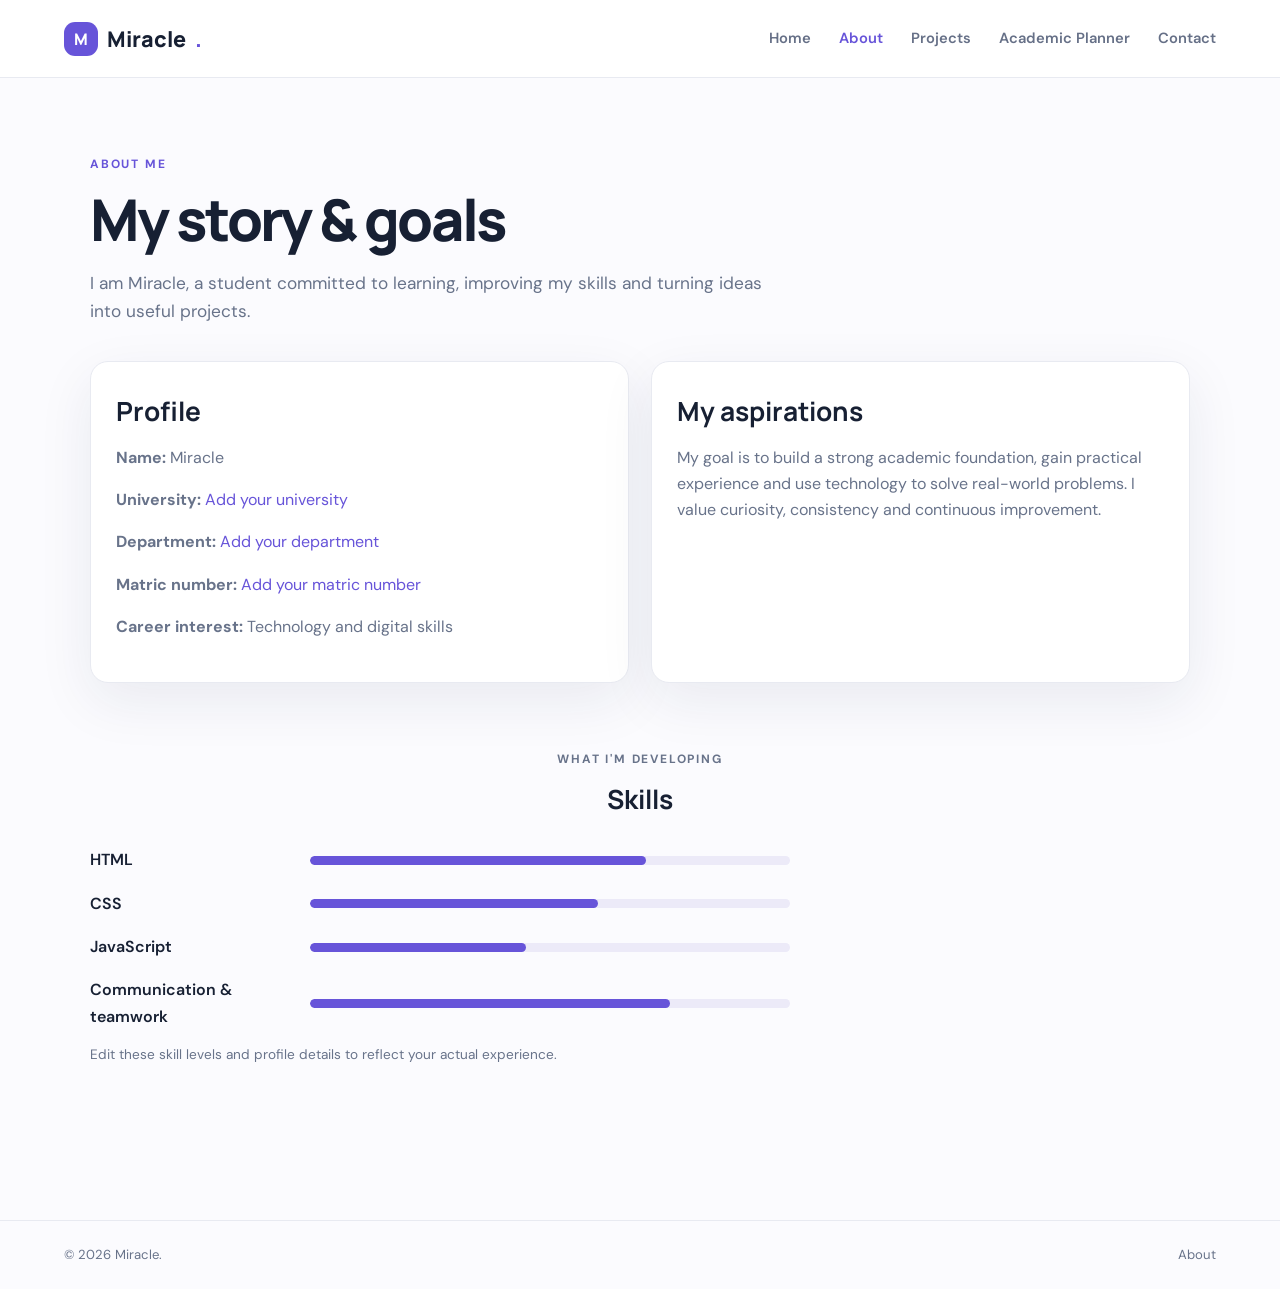
==== about.html @ aa35b3aa "Add files via upload" ====
<!DOCTYPE html><html lang="en"><head><meta charset="UTF-8"><meta name="viewport" content="width=device-width, initial-scale=1.0"><title>About | Miracle</title><link rel="stylesheet" href="style.css"></head><body>
<header class="site-header"><a class="brand" href="index.html"><span class="brand-mark">M</span> Miracle<span class="dot">.</span></a><button class="menu-toggle" aria-label="Toggle navigation" aria-expanded="false">☰</button><nav class="nav"><a href="index.html">Home</a><a class="active" href="about.html">About</a><a href="projects.html">Projects</a><a href="planner.html">Academic Planner</a><a href="contact.html">Contact</a></nav></header>
<main class="wrap page"><p class="eyebrow">ABOUT ME</p><h1>My story &amp; goals</h1><p class="lead narrow">I am Miracle, a student committed to learning, improving my skills and turning ideas into useful projects.</p>
<div class="about-grid"><section class="card"><h2>Profile</h2><p><strong>Name:</strong> Miracle</p><p><strong>University:</strong> <span class="editable">Add your university</span></p><p><strong>Department:</strong> <span class="editable">Add your department</span></p><p><strong>Matric number:</strong> <span class="editable">Add your matric number</span></p><p><strong>Career interest:</strong> Technology and digital skills</p></section>
<section class="card"><h2>My aspirations</h2><p>My goal is to build a strong academic foundation, gain practical experience and use technology to solve real-world problems. I value curiosity, consistency and continuous improvement.</p></section></div>
<section class="section"><div class="section-heading"><p class="eyebrow">WHAT I'M DEVELOPING</p><h2>Skills</h2></div><div class="skills"><div class="skill"><span>HTML</span><div class="track"><i style="width:70%"></i></div></div><div class="skill"><span>CSS</span><div class="track"><i style="width:60%"></i></div></div><div class="skill"><span>JavaScript</span><div class="track"><i style="width:45%"></i></div></div><div class="skill"><span>Communication &amp; teamwork</span><div class="track"><i style="width:75%"></i></div></div></div><p class="small muted">Edit these skill levels and profile details to reflect your actual experience.</p></section>
</main><footer class="footer"><span>© <span id="year"></span> Miracle.</span><span>About</span></footer><script src="script.js"></script></body></html>
---- style.css ----
@import url('https://fonts.googleapis.com/css2?family=DM+Sans:wght@400;500;600;700&family=Manrope:wght@500;600;700;800&display=swap');
:root{--ink:#172033;--muted:#68738a;--purple:#6754d9;--pale:#f5f4ff;--line:#e8eaf1;--white:#fff;--shadow:0 18px 55px rgba(31,35,72,.08)}
*{box-sizing:border-box}body{margin:0;font-family:'DM Sans',sans-serif;color:var(--ink);background:#fbfbfe;line-height:1.65}a{color:inherit;text-decoration:none}.site-header{height:78px;padding:0 max(5vw,22px);display:flex;align-items:center;justify-content:space-between;background:#fff;border-bottom:1px solid var(--line);position:sticky;top:0;z-index:10}.brand{font:800 1.35rem Manrope,sans-serif;display:flex;align-items:center;gap:9px}.brand-mark{display:grid;place-items:center;width:34px;height:34px;background:var(--purple);color:#fff;border-radius:11px;font-size:1rem}.dot,.hero h1 span{color:var(--purple)}.nav{display:flex;gap:28px}.nav a{font-size:.92rem;color:#667087;font-weight:600}.nav a:hover,.nav a.active{color:var(--purple)}.menu-toggle{display:none;border:0;background:none;font-size:1.5rem}.wrap{width:min(1100px,90%);margin:auto}.hero{min-height:550px;display:grid;grid-template-columns:1.1fr .9fr;align-items:center;gap:55px;padding-top:55px;padding-bottom:65px}.eyebrow{color:var(--purple);font-weight:700;letter-spacing:.15em;font-size:.75rem}.hero h1,.page h1{font:800 clamp(2.7rem,6vw,4.5rem)/1.12 Manrope,sans-serif;letter-spacing:-.05em;margin:12px 0}.hero h2{font:700 1.45rem Manrope;margin:12px 0}.lead{font-size:1.08rem;color:var(--muted);max-width:580px}.actions{display:flex;gap:13px;margin-top:28px}.btn{display:inline-flex;align-items:center;justify-content:center;border:0;border-radius:10px;padding:12px 19px;background:var(--purple);color:#fff;font:700 .92rem 'DM Sans';cursor:pointer;transition:.2s}.btn:hover{transform:translateY(-2px);box-shadow:0 9px 20px #6754d933}.btn-outline{background:#fff;color:var(--purple);border:1px solid #dcd7ff}.profile-art{height:360px;background:linear-gradient(145deg,#eeeaff,#dcd6ff);border-radius:42% 58% 54% 46%/46% 42% 58% 54%;display:grid;place-items:center;position:relative}.avatar{width:190px;height:190px;border-radius:50%;display:grid;place-items:center;background:linear-gradient(145deg,#fff,#b9adff);border:10px solid #ffffff99;color:#5c4acb;font:800 6rem Manrope;box-shadow:var(--shadow)}.floating-card{position:absolute;bottom:25px;right:-15px;background:#fff;border-radius:15px;padding:13px 19px;box-shadow:var(--shadow);display:grid}.floating-card span{font-size:.8rem;color:var(--muted)}.section{padding:55px 0}.section-heading{text-align:center;max-width:620px;margin:0 auto 30px}.section-heading h2,.card h2{font:700 1.65rem Manrope;margin:6px 0}.section-heading p{color:var(--muted)}.cards{display:grid;gap:20px}.three{grid-template-columns:repeat(3,1fr)}.card{background:#fff;border:1px solid var(--line);border-radius:18px;padding:25px;box-shadow:var(--shadow)}.card p{color:var(--muted)}.icon{width:44px;height:44px;border-radius:13px;background:var(--pale);display:grid;place-items:center;color:var(--purple);font-size:1.3rem}.card h3{font:700 1.15rem Manrope}.text-link{font-weight:700;color:var(--purple);font-size:.9rem}.footer{border-top:1px solid var(--line);padding:23px 5%;display:flex;justify-content:space-between;color:var(--muted);font-size:.82rem}.page{padding-top:65px;padding-bottom:85px;min-height:75vh}.page h1{font-size:clamp(2.4rem,5vw,3.6rem)}.narrow{max-width:680px}.about-grid,.contact-grid{display:grid;grid-template-columns:1fr 1fr;gap:22px;margin-top:35px}.about-grid .card{min-height:220px}.editable{color:var(--purple)}.skills{max-width:700px;display:grid;gap:17px}.skill{display:grid;grid-template-columns:200px 1fr;gap:20px;align-items:center;font-weight:600}.track{height:9px;border-radius:10px;background:#eceaf8;overflow:hidden}.track i{height:100%;display:block;background:var(--purple);border-radius:10px}.muted,.small{color:var(--muted)}.small{font-size:.85rem}.project{padding:16px}.project-visual{height:150px;border-radius:13px;display:flex;align-items:center;justify-content:center;flex-direction:column;font:800 2.7rem Manrope;color:#fff}.project-visual span{font-size:.7rem;letter-spacing:.2em}.purple{background:linear-gradient(135deg,#8172e8,#5141bd)}.blue{background:linear-gradient(135deg,#67a9e8,#3863bd)}.orange{background:linear-gradient(135deg,#f4b16b,#d87848)}.tag{font-size:.75rem;color:var(--purple)!important;font-weight:700;margin-bottom:0}.project h2{font-size:1.2rem}.planner{margin-top:35px;max-width:850px}.task-form label,.contact-form label{display:block;font-weight:700;margin:12px 0 7px}.form-row{display:flex;gap:10px}.form-row input{flex:1}.contact-form input,.contact-form textarea,.form-row input{width:100%;border:1px solid #dfe2ec;border-radius:9px;padding:12px 13px;font:inherit;background:#fff;color:var(--ink)}input:focus,textarea:focus{outline:2px solid #c8c0ff;border-color:var(--purple)}.planner-top{display:flex;justify-content:space-between;align-items:center;border-top:1px solid var(--line);margin-top:25px;padding-top:18px}.planner-top h2{font-size:1.2rem}.task-list{list-style:none;padding:0;margin:0}.task-item{display:flex;gap:12px;align-items:center;padding:13px 0;border-bottom:1px solid var(--line)}.task-item .task-text{flex:1}.task-item.done .task-text{text-decoration:line-through;color:#9299a9}.task-item small{display:block;color:var(--muted)}.task-item button{border:0;background:#f4f2ff;color:var(--purple);padding:7px 10px;border-radius:8px;cursor:pointer}.empty{color:var(--muted);text-align:center;padding:20px}.contact-form textarea{resize:vertical}.contact-aside{background:var(--pale);box-shadow:none}.contact-grid{grid-template-columns:1.2fr .8fr}.contact-form .btn{margin-top:15px}
@media(max-width:760px){.site-header{height:68px}.menu-toggle{display:block}.nav{display:none;position:absolute;top:68px;left:0;right:0;background:#fff;padding:18px 5%;border-bottom:1px solid var(--line);flex-direction:column;gap:15px}.nav.open{display:flex}.hero{grid-template-columns:1fr;gap:25px;padding-top:55px}.profile-art{height:280px;max-width:430px;width:100%;margin:auto}.avatar{width:150px;height:150px;font-size:4.8rem}.three,.about-grid,.contact-grid{grid-template-columns:1fr}.skill{grid-template-columns:1fr;gap:5px}.form-row{flex-wrap:wrap}.form-row .btn{width:100%}.footer{gap:8px;flex-direction:column}.page{padding-top:45px}}
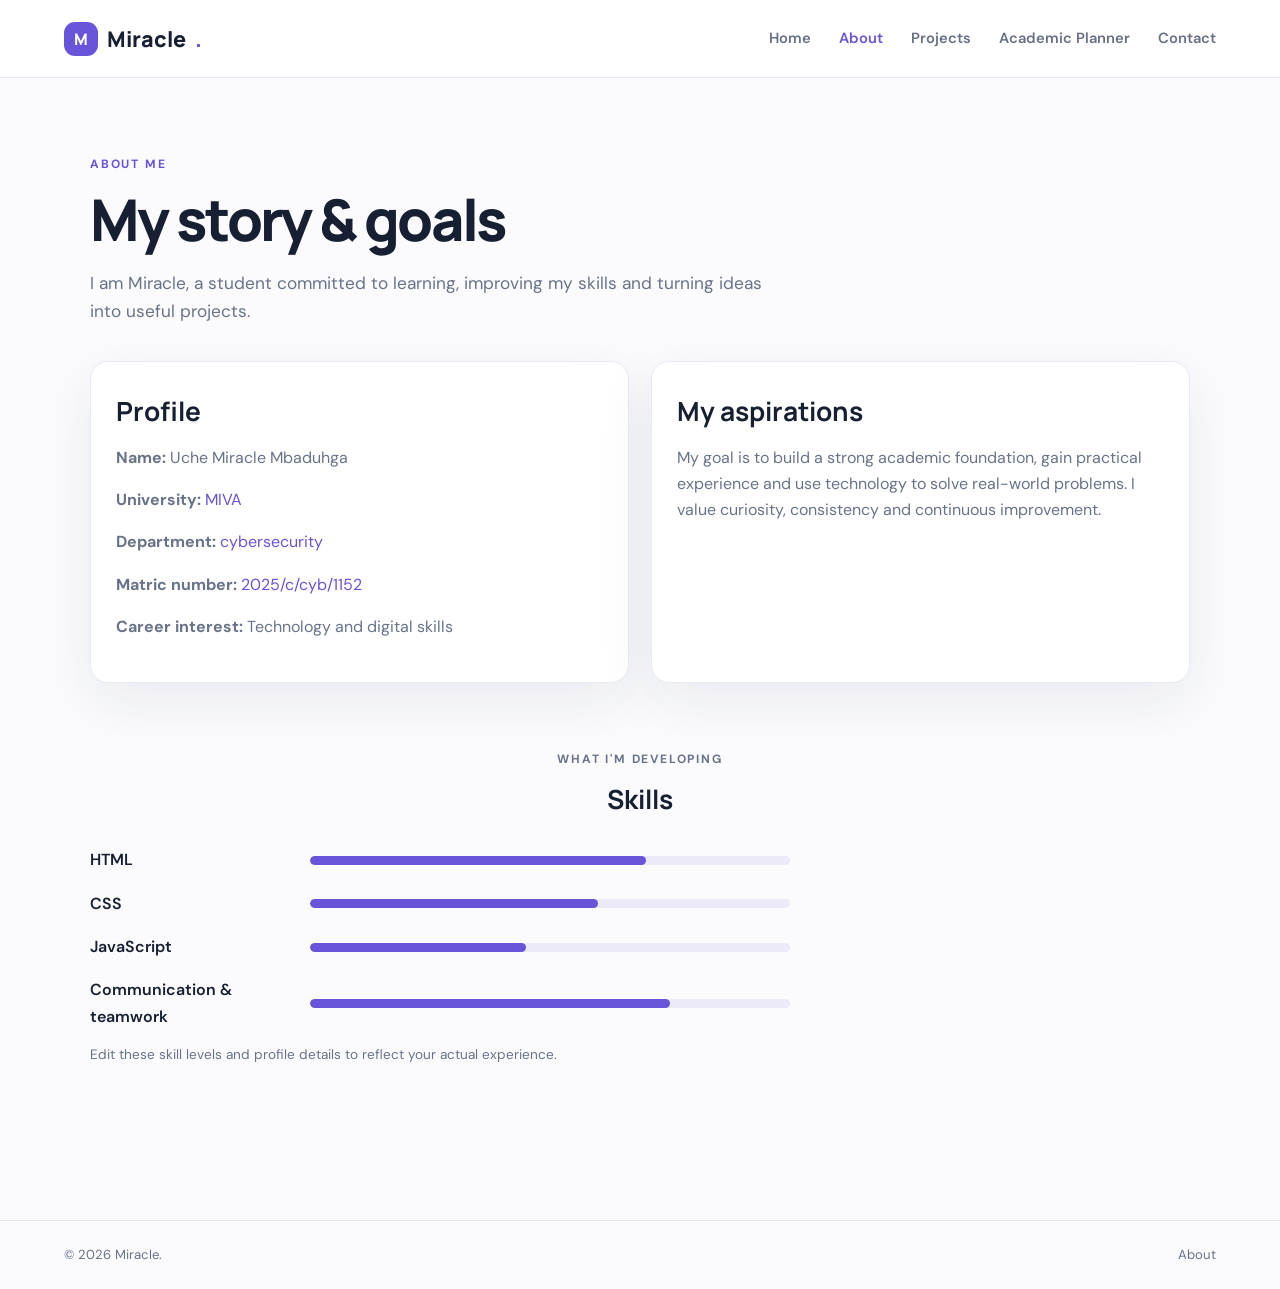
==== commit c7adac9b: "Add files via upload" ====
--- a/about.html
+++ b/about.html
@@ -1,7 +1,7 @@
 <!DOCTYPE html><html lang="en"><head><meta charset="UTF-8"><meta name="viewport" content="width=device-width, initial-scale=1.0"><title>About | Miracle</title><link rel="stylesheet" href="style.css"></head><body>
 <header class="site-header"><a class="brand" href="index.html"><span class="brand-mark">M</span> Miracle<span class="dot">.</span></a><button class="menu-toggle" aria-label="Toggle navigation" aria-expanded="false">☰</button><nav class="nav"><a href="index.html">Home</a><a class="active" href="about.html">About</a><a href="projects.html">Projects</a><a href="planner.html">Academic Planner</a><a href="contact.html">Contact</a></nav></header>
 <main class="wrap page"><p class="eyebrow">ABOUT ME</p><h1>My story &amp; goals</h1><p class="lead narrow">I am Miracle, a student committed to learning, improving my skills and turning ideas into useful projects.</p>
-<div class="about-grid"><section class="card"><h2>Profile</h2><p><strong>Name:</strong> Miracle</p><p><strong>University:</strong> <span class="editable">Add your university</span></p><p><strong>Department:</strong> <span class="editable">Add your department</span></p><p><strong>Matric number:</strong> <span class="editable">Add your matric number</span></p><p><strong>Career interest:</strong> Technology and digital skills</p></section>
+<div class="about-grid"><section class="card"><h2>Profile</h2><p><strong>Name:</strong> Uche Miracle Mbaduhga</p><p><strong>University:</strong> <span class="editable">MIVA</span></p><p><strong>Department:</strong> <span class="editable">cybersecurity</span></p><p><strong>Matric number:</strong> <span class="editable"> 2025/c/cyb/1152 </span></p><p><strong>Career interest:</strong> Technology and digital skills</p></section>
 <section class="card"><h2>My aspirations</h2><p>My goal is to build a strong academic foundation, gain practical experience and use technology to solve real-world problems. I value curiosity, consistency and continuous improvement.</p></section></div>
 <section class="section"><div class="section-heading"><p class="eyebrow">WHAT I'M DEVELOPING</p><h2>Skills</h2></div><div class="skills"><div class="skill"><span>HTML</span><div class="track"><i style="width:70%"></i></div></div><div class="skill"><span>CSS</span><div class="track"><i style="width:60%"></i></div></div><div class="skill"><span>JavaScript</span><div class="track"><i style="width:45%"></i></div></div><div class="skill"><span>Communication &amp; teamwork</span><div class="track"><i style="width:75%"></i></div></div></div><p class="small muted">Edit these skill levels and profile details to reflect your actual experience.</p></section>
 </main><footer class="footer"><span>© <span id="year"></span> Miracle.</span><span>About</span></footer><script src="script.js"></script></body></html>
